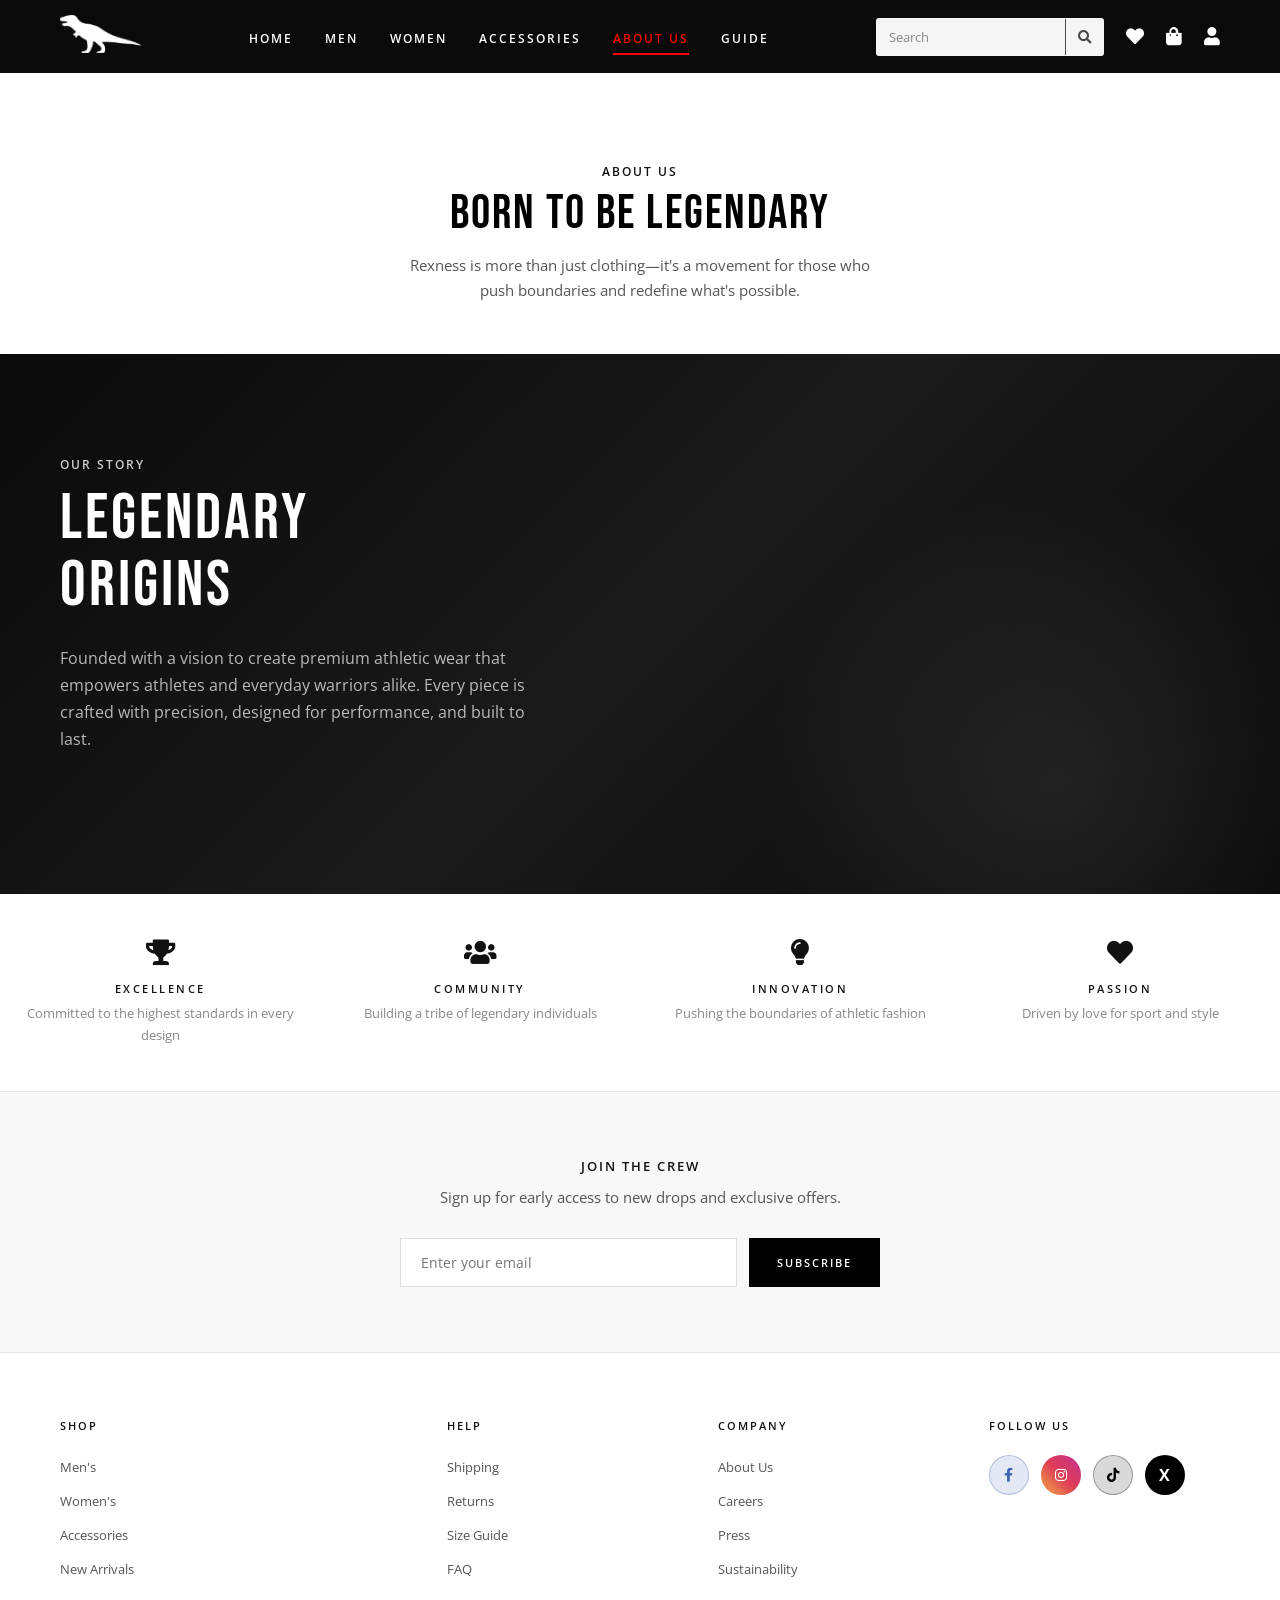
==== about.html @ 541aba0e "Add files via upload" ====
<!DOCTYPE html>
<html lang="en">
<head>
    <meta charset="UTF-8">
    <meta http-equiv="X-UA-Compatible" content="IE=edge">
    <meta name="viewport" content="width=device-width, initial-scale=1.0">
    <title>About Us - Rexness Official Store | Born To Be Legendary</title>
    <link rel="stylesheet" href="https://use.fontawesome.com/releases/v5.15.4/css/all.css" />
    <link rel="stylesheet" href="style.css">
</head>
<body>

    <header id="header">
        <a href="index.html"><img src="img/logo676.png" class="logo" alt=""></a>

        <nav>
            <ul id="navbar">
                <li> <a href="index.html">Home</a></li>
                <li> <a href="men.html">Men</a></li>
                <li> <a href="women.html">Women</a></li>
                <li> <a href="accessories.html">Accessories</a></li>
                <li> <a class="active" href="about.html">About Us</a></li>
                 <li> <a href="guide.html">Guide</a></li>
            </ul>
        </nav>

        <div class="header-icons">
            <div class="search-bar">
                <input type="text" class="search-input" placeholder="Search">
                <button class="search-clear-btn" style="display: none;">CANCEL</button>
                <button class="search-btn"><i class="fa fa-search" aria-hidden="true"></i></button>
            </div>
            <a href="like.html"><i class="fa fa-heart" aria-hidden="true"></i></a>
            <a href="cart.html"><i class="fa fa-shopping-bag" aria-hidden="true"></i></a>
            <a href="profile.html"><i class="fa fa-user" aria-hidden="true"></i></a>
            <i class="fa fa-bars mobile-menu-btn" aria-hidden="true"></i>
        </div>
    </header>

    <div class="mobile-overlay"></div>

    <section class="section-title">
        <h4>ABOUT US</h4>
        <h2>Born To Be Legendary</h2>
        <p>Rexness is more than just clothing—it's a movement for those who push boundaries and redefine what's possible.</p>
    </section>

    <section id="hero2" style="min-height: 60vh; padding: 80px 60px;">
        <h4>OUR STORY</h4>
        <h1>LEGENDARY<br>ORIGINS</h1>
        <p>Founded with a vision to create premium athletic wear that empowers athletes and everyday warriors alike. Every piece is crafted with precision, designed for performance, and built to last.</p>
    </section>

    <section class="features">
        <div class="feature-box">
            <i class="fa fa-trophy"></i>
            <h6>Excellence</h6>
            <p>Committed to the highest standards in every design</p>
        </div>
        <div class="feature-box">
            <i class="fa fa-users"></i>
            <h6>Community</h6>
            <p>Building a tribe of legendary individuals</p>
        </div>
        <div class="feature-box">
            <i class="fa fa-lightbulb"></i>
            <h6>Innovation</h6>
            <p>Pushing the boundaries of athletic fashion</p>
        </div>
        <div class="feature-box">
            <i class="fa fa-heart"></i>
            <h6>Passion</h6>
            <p>Driven by love for sport and style</p>
        </div>
    </section>

    <section class="newsletter">
        <h4>JOIN THE CREW</h4>
        <p>Sign up for early access to new drops and exclusive offers.</p>
        <form class="newsletter-form" id="newsletter-form">
            <input type="email" name="email" placeholder="Enter your email" required aria-label="Email address">
            <button type="submit" class="btn">Subscribe</button>
        </form>
        <div id="newsletter-message" style="display: none; margin-top: 10px; color: var(--accent-volt);"></div>
    </section>

    <footer>
        <div class="footer-grid">
            <div class="footer-col">
                <h4>Shop</h4>
                <ul>
                    <li><a href="men.html">Men's</a></li>
                    <li><a href="women.html">Women's</a></li>
                    <li><a href="accessories.html">Accessories</a></li>
                    <li><a href="men.html">New Arrivals</a></li>
                </ul>
            </div>
            <div class="footer-col">
                <h4>Help</h4>
                <ul>
                    <li><a href="#">Shipping</a></li>
                    <li><a href="#">Returns</a></li>
                    <li><a href="#">Size Guide</a></li>
                    <li><a href="#">FAQ</a></li>
                </ul>
            </div>
            <div class="footer-col">
                <h4>Company</h4>
                <ul>
                    <li><a href="about.html">About Us</a></li>
                    <li><a href="#">Careers</a></li>
                    <li><a href="#">Press</a></li>
                    <li><a href="#">Sustainability</a></li>
                </ul>
            </div>
            <div class="footer-col">
                <h4>Follow Us</h4>
                <div class="social-links">
                    <a href="#" class="social-facebook" aria-label="Facebook"><i class="fab fa-facebook-f"></i></a>
                    <a href="#" class="social-instagram" aria-label="Instagram"><i class="fab fa-instagram"></i></a>
                    <a href="#" class="social-tiktok" aria-label="TikTok"><i class="fab fa-tiktok"></i></a>
                    <a href="#" class="social-x" aria-label="X"><span style="font-size: 16px; font-weight: bold; color: white;">X</span></a>
                </div>
            </div>
        </div>
    </footer>

    <script src="script.js"></script>
</body>
</html>
---- style.css ----
@import url('https://fonts.googleapis.com/css2?family=Bebas+Neue&family=Open+Sans:wght@300;400;500;600;700&display=swap');
* {
    margin: 0;
    padding: 0;
    box-sizing: border-box;
    font-family: 'Open Sans', sans-serif;
}

:root {
    --primary-white: #ffffff;
    --secondary-white: #f8f8f8;
    --tertiary-white: #f0f0f0;
    --accent-volt: #ff0000;
    --accent-red: #ff3b30;
    --accent-blue: #0066cc;
    --text-black: #000000;
    --text-dark: #111111;
    --text-gray: #555555;
    --text-light-gray: #888888;
    --border-light: #e5e5e5;
    --border-medium: #dddddd;
    --header-black: #0a0a0a;
    --third-white: #f1f1f1;
}

html {
    scroll-behavior: smooth;
}

body {
    width: 100%;
    background-color: var(--primary-white);
    color: var(--text-black);
}

h1 {
    font-size: 64px;
    line-height: 1.05;
    font-weight: 400;
    text-transform: uppercase;
    letter-spacing: 3px;
    font-family: 'Bebas Neue', sans-serif;
}

h2 {
    font-size: 48px;
    line-height: 1.1;
    font-weight: 400;
    text-transform: uppercase;
    letter-spacing: 2px;
    font-family: 'Bebas Neue', sans-serif;
}

h3 {
    font-size: 28px;
    font-weight: 400;
    text-transform: uppercase;
    letter-spacing: 1.5px;
    font-family: 'Bebas Neue', sans-serif;
}

h4 {
    font-size: 14px;
    font-weight: 600;
    text-transform: uppercase;
    letter-spacing: 2px;
    color: var(--text-dark);
    font-family: 'Open Sans', sans-serif;
}

h6 {
    font-weight: 600;
    font-size: 11px;
    text-transform: uppercase;
    letter-spacing: 2.5px;
    color: var(--text-light-gray);
    font-family: 'Open Sans', sans-serif;
}

p {
    font-size: 15px;
    color: var(--text-gray);
    line-height: 1.7;
}

a {
    text-decoration: none;
    color: inherit;
}

/* Header - Black background */
#header {
    display: flex;
    align-items: center;
    justify-content: space-between;
    padding: 15px 60px;
    background-color: var(--header-black);
    border-bottom: none;
    position: sticky;
    top: 0;
    z-index: 1000;
}

.logo {
    height: 38px;
    object-fit: contain;
}

#navbar {
    display: flex;
    align-items: center;
    gap: 32px;
}

#navbar li {
    list-style: none;
    position: relative;
}

#navbar li a {
    font-size: 12px;
    font-weight: 600;
    text-transform: uppercase;
    letter-spacing: 2px;
    color: var(--primary-white);
    transition: color 0.3s ease;
    position: relative;
}

#navbar li a::after {
    content: '';
    position: absolute;
    bottom: -8px;
    left: 0;
    width: 0;
    height: 2px;
    background-color: var(--accent-volt);
    transition: width 0.3s ease;
}

#navbar li a:hover::after,
#navbar li a.active::after {
    width: 100%;
}

#navbar li a:hover,
#navbar li a.active {
    color: var(--accent-volt);
}

.header-icons {
    display: flex;
    align-items: center;
    gap: 22px;
}

.header-icons a {
    text-decoration: none;
}

.header-icons > a i,
.header-icons > i:not(.mobile-menu-btn) {
    font-size: 18px;
    color: var(--primary-white);
    cursor: pointer;
    transition: color 0.3s ease, transform 0.3s ease;
}

.header-icons > a i:hover,
.header-icons > i:not(.mobile-menu-btn):hover {
    color: var(--accent-volt);
    transform: translateY(-3px);
}

.search-bar {
    display: flex;
    align-items: center;
    background-color: #f5f5f5;
    border: 1px solid transparent;
    border-radius: 3px;
    overflow: hidden;
    transition: background-color 0.2s ease;
}

.search-bar:hover {
    background-color: #ebebeb;
}

.search-bar:focus-within {
    background-color: #ffffff;
    border-color: #000000;
}

.search-input {
    flex: 1;
    padding: 9px 12px;
    border: none;
    background: transparent;
    font-size: 13px;
    color: #000000;
    outline: none;
    min-width: 120px;
}

.search-input::placeholder {
    color: #888888;
}

.search-btn {
    background: transparent;
    border: none;
    padding: 9px 12px;
    cursor: pointer;
    color: #000000;
    border-left: 1px solid #000000;
    opacity: 0.7;
    transition: all 0.3s ease;
}

.search-btn:hover {
    opacity: 1;
}

.search-clear-btn {
    background: transparent;
    border: none;
    padding: 8px 16px;
    cursor: pointer;
    color: var(--black);
    font-size: 10px;
    font-weight: 600;
    text-transform: uppercase;
    letter-spacing: 1.5px;
    border-left: 1px solid rgba(255, 255, 255, 0.2);
    font-family: 'Open Sans', sans-serif;
    transition: all 0.3s ease;
    opacity: 0.7;
}

.search-clear-btn:hover {
    opacity: 1;
    color: var(--accent-red);
}

.mobile-menu-btn {
    display: none;
    font-size: 22px;
    cursor: pointer;
    background: none;
    border: none;
    color: var(--primary-white);
    padding: 8px;
    border-radius: 4px;
    transition: background-color 0.3s ease;
}

.mobile-menu-btn:hover {
    background-color: rgba(255, 255, 255, 0.1);
}

.mobile-menu-btn:focus {
    outline: 2px solid var(--accent-volt);
    outline-offset: 2px;
}

/* Hero Section - Clean athletic style */
#hero {
    min-height: 90vh;
    background: linear-gradient(135deg, #0a0a0a 0%, #1a1a1a 50%, #0a0a0a 100%);
    background-size: cover;
    background-position: center;
    background-repeat: no-repeat;
    display: flex;
    flex-direction: column;
    justify-content: center;
    align-items: flex-start;
    padding: 140px 60px 80px;
    position: relative;
    overflow: hidden;
}

#hero::before {
    content: '';
    position: absolute;
    top: 15%;
    right: -10%;
    width: 700px;
    height: 700px;
    background: radial-gradient(circle, rgba(255, 255, 255, 0.08) 0%, transparent 60%);
    pointer-events: none;
}

#hero h4 {
    color: var(--primary-white);
    font-size: 12px;
    margin-bottom: 12px;
    opacity: 0.8;
}

#hero h1 {
    margin-bottom: 25px;
    max-width: 600px;
    color: var(--primary-white);
}

#hero p {
    font-size: 16px;
    max-width: 480px;
    margin-bottom: 38px;
    color: rgba(255, 255, 255, 0.7);
}

/* Hero2 Section */
#hero2 {
    min-height: 90vh;
    background: linear-gradient(135deg, #0a0a0a 0%, #1a1a1a 50%, #0a0a0a 100%);
    background-size: cover;
    background-position: center;
    background-repeat: no-repeat;
    display: flex;
    flex-direction: column;
    justify-content: center;
    align-items: flex-start;
    padding: 140px 60px 80px;
    position: relative;
    overflow: hidden;
}

#hero2::before {
    content: '';
    position: absolute;
    top: 15%;
    right: -10%;
    width: 700px;
    height: 700px;
    background: radial-gradient(circle, rgba(255, 255, 255, 0.08) 0%, transparent 60%);
    pointer-events: none;
}

#hero2 h4 {
    color: var(--primary-white);
    font-size: 12px;
    margin-bottom: 12px;
    opacity: 0.8;
}

#hero2 h1 {
    margin-bottom: 25px;
    max-width: 600px;
    color: var(--primary-white);
}

#hero2 p {
    font-size: 16px;
    max-width: 480px;
    margin-bottom: 38px;
    color: rgba(255, 255, 255, 0.7);
}

.btn {
    display: inline-block;
    padding: 16px 42px;
    background-color: var(--primary-white);
    color: var(--text-dark);
    font-size: 11px;
    font-weight: 600;
    text-transform: uppercase;
    letter-spacing: 2px;
    border: none;
    cursor: pointer;
    transition: all 0.3s ease;
}

.btn:hover {
    background-color: var(--accent-volt);
    color: var(--text-dark);
    transform: translateY(-2px);
    box-shadow: 0 12px 30px rgba(204, 255, 0, 0.25);
}

.btn-outline {
    background-color: transparent;
    border: 2px solid var(--primary-white);
    color: var(--primary-white);
    margin-left: 12px;
}

.btn-outline:hover {
    background-color: var(--primary-white);
    color: var(--text-dark);
}

/* Features - Clean grid */
.features {
    display: grid;
    grid-template-columns: repeat(4, 1fr);
    gap: 0;
    background-color: var(--border-light);
}

.feature-box {
    background-color: var(--primary-white);
    padding: 45px 25px;
    text-align: center;
    transition: all 0.3s ease;
}

.feature-box:hover {
    background-color: var(--secondary-white);
}

.feature-box i {
    font-size: 26px;
    color: var(--text-dark);
    margin-bottom: 16px;
}

.feature-box h6 {
    color: var(--text-dark);
    margin-bottom: 6px;
    font-size: 11px;
}

.feature-box p {
    font-size: 13px;
    color: var(--text-light-gray);
}

/* Section Title */
.section-title {
    text-align: center;
    padding: 90px 60px 50px;
    background-color: var(--primary-white);
}

.section-title h4 {
    color: var(--text-dark);
    margin-bottom: 8px;
    font-size: 12px;
}

.section-title h2 {
    margin-bottom: 12px;
    color: var(--text-black);
}

.section-title p {
    max-width: 480px;
    margin: 0 auto;
    color: var(--text-gray);
}

/* Product Grid - Clean cards */
.product-grid {
    display: grid;
    grid-template-columns: repeat(4, 1fr);
    gap: 20px;
    padding: 0 60px 100px;
    background-color: var(--primary-white);
}

.product-card {
    background-color: var(--primary-white);
    cursor: pointer;
    transition: all 0.3s ease;
    position: relative;
}

.product-card:hover {
    transform: translateY(-6px);
}

.product-image {
    width: 100%;
    aspect-ratio: 3/4;
    background-color: var(--tertiary-white);
    margin-bottom: 16px;
    display: flex;
    align-items: center;
    justify-content: center;
    overflow: hidden;
}

.product-image img {
    width: 100%;
    height: 100%;
    object-fit: cover;
    transition: transform 0.5s ease;
}

.product-card:hover .product-image img {
    transform: scale(1.03);
}

.product-tag {
    position: absolute;
    top: 12px;
    left: 12px;
    padding: 5px 10px;
    font-size: 10px;
    font-weight: 600;
    text-transform: uppercase;
    letter-spacing: 1px;
}

.product-tag.new {
    background-color: var(--accent-volt);
    color: var(--secondary-white);
}

.product-tag.sale {
    background-color: var(--accent-red);
    color: var(--primary-white);
}

.product-info h6 {
    color: var(--text-light-gray);
    margin-bottom: 4px;
    font-size: 10px;
}

.product-info h4 {
    color: var(--text-dark);
    font-size: 14px;
    letter-spacing: 0.5px;
    margin-bottom: 10px;
    text-transform: none;
    font-weight: 500;
}

.product-price {
    display: flex;
    align-items: center;
    gap: 10px;
}

.product-price span {
    font-size: 15px;
    font-weight: 600;
    color: var(--text-dark);
}

.product-price del {
    font-size: 13px;
    color: var(--text-light-gray);
}

/* Product action buttons */
.add-to-cart-btn,
.notify-btn {
    width: 100%;
    padding: 10px 16px;
    background-color: var(--text-black);
    color: var(--primary-white);
    border: none;
    font-size: 12px;
    font-weight: 600;
    text-transform: uppercase;
    letter-spacing: 1px;
    cursor: pointer;
    transition: all 0.3s ease;
    margin-top: 12px;
}

.add-to-cart-btn:hover,
.notify-btn:hover {
    background-color: var(--accent-red);
    transform: translateY(-2px);
}

.add-to-cart-btn:disabled {
    background-color: var(--text-gray);
    cursor: not-allowed;
    transform: none;
}

.wishlist-btn {
    position: absolute;
    top: 12px;
    right: 12px;
    width: 36px;
    height: 36px;
    border-radius: 50%;
    background-color: rgba(255, 255, 255, 0.9);
    border: none;
    cursor: pointer;
    display: flex;
    align-items: center;
    justify-content: center;
    transition: all 0.3s ease;
    z-index: 2;
}

.wishlist-btn:hover {
    background-color: var(--primary-white);
    transform: scale(1.1);
}

.wishlist-btn i {
    font-size: 16px;
    color: var(--text-gray);
    transition: color 0.3s ease;
}

.wishlist-btn:hover i {
    color: var(--accent-red);
}

/* Banner - Dynamic */
.banner {
    min-height: 55vh;
    background: linear-gradient(135deg, var(--text-dark) 0%, #222222 100%);
    display: flex;
    flex-direction: column;
    justify-content: center;
    align-items: center;
    text-align: center;
    margin: 60px 0;
    position: relative;
    overflow: hidden;
}

.banner::before {
    content: '';
    position: absolute;
    top: 0;
    left: 0;
    right: 0;
    bottom: 0;
    background: linear-gradient(135deg, transparent 40%, rgba(204, 255, 0, 0.08) 100%);
}

.banner h4 {
    color: var(--accent-volt);
    margin-bottom: 12px;
    font-size: 11px;
}

.banner h2 {
    margin-bottom: 18px;
    color: var(--primary-white);
    font-size: 52px;
}

.banner p {
    max-width: 420px;
    margin-bottom: 32px;
    color: #aaaaaa;
}

/* Newsletter - Minimal */
.newsletter {
    background-color: var(--secondary-white);
    padding: 65px 60px;
    text-align: center;
    border-top: 1px solid var(--border-light);
}

.newsletter h4 {
    color: var(--text-dark);
    margin-bottom: 10px;
    font-size: 13px;
}

.newsletter p {
    margin-bottom: 28px;
    color: var(--text-gray);
}

.newsletter-form {
    display: flex;
    justify-content: center;
    gap: 12px;
    max-width: 480px;
    margin: 0 auto;
}

.newsletter-form input {
    flex: 1;
    padding: 14px 20px;
    border: 1px solid var(--border-medium);
    background-color: var(--primary-white);
    color: var(--text-dark);
    font-size: 14px;
}

.newsletter-form input:focus {
    outline: none;
    border-color: var(--text-dark);
}

.newsletter-form .btn {
    padding: 14px 28px;
    background-color: var(--text-black);
    color: var(--primary-white);
    border: none;
}

.newsletter-form .btn:hover {
    background-color: var(--accent-red);
    color: var(--primary-white);
}

/* Footer - Clean */
footer {
    background-color: var(--primary-white);
    padding: 65px 60px 35px;
    border-top: 1px solid var(--border-light);
}

.footer-grid {
    display: grid;
    grid-template-columns: 1.5fr 1fr 1fr 1fr;
    gap: 40px;
    margin-bottom: 45px;
}

.footer-col h4 {
    color: var(--text-dark);
    margin-bottom: 22px;
    font-size: 11px;
    letter-spacing: 2px;
}

.footer-col ul {
    list-style: none;
}

.footer-col ul li {
    margin-bottom: 12px;
}

.footer-col ul li a {
    color: var(--text-gray);
    font-size: 13px;
    transition: color 0.3s ease;
}

.footer-col ul li a:hover {
    color: var(--text-dark);
}

.social-links {
    display: flex;
    gap: 12px;
    margin-top: 20px;
}

.social-links a {
    width: 40px;
    height: 40px;
    border-radius: 50%;
    display: flex;
    align-items: center;
    justify-content: center;
    transition: all 0.3s ease;
    text-decoration: none;
}

/* Facebook - Brand Blue */
.social-facebook {
    background-color: rgba(66, 103, 178, 0.15);
    border: 1px solid rgba(66, 103, 178, 0.3);
}
.social-facebook i {
    color: #4267B2;
    font-size: 14px;
}
.social-facebook:hover {
    background-color: #4267B2;
    transform: translateY(-4px);
    box-shadow: 0 8px 20px rgba(66, 103, 178, 0.4);
}
.social-facebook:hover i {
    color: var(--primary-white);
}

/* Instagram - Gradient */
.social-instagram {
    background: linear-gradient(45deg, #f09433 0%, #e6683c 25%, #dc2743 50%, #cc2366 75%, #bc1888 100%);
    border: none;
    opacity: 0.9;
}
.social-instagram i {
    color: var(--primary-white);
    font-size: 14px;
}
.social-instagram:hover {
    transform: translateY(-4px) scale(1.1);
    box-shadow: 0 8px 20px rgba(225, 48, 108, 0.4);
    opacity: 1;
}

/* TikTok - Black */
.social-tiktok {
    background-color: rgba(0, 0, 0, 0.15);
    border: 1px solid rgba(0, 0, 0, 0.3);
}
.social-tiktok i {
    color: #000000;
    font-size: 14px;
}
.social-tiktok:hover {
    background-color: #000000;
    transform: translateY(-4px);
    box-shadow: 0 8px 20px rgba(0, 0, 0, 0.4);
}
.social-tiktok:hover i {
    color: var(--primary-white);
}

/* X (Twitter) - Black */
.social-x {
    background-color: #000000;
    border: none;
}
.social-x i {
    color: var(--primary-white);
    font-size: 18px;
}
.social-x:hover {
    background-color: #333333;
    transform: translateY(-4px);
    box-shadow: 0 8px 20px rgba(0, 0, 0, 0.4);
}
.social-x:hover i {
    color: var(--primary-white);
}

/* Responsive */
@media (max-width: 1024px) {
    .features,
    .product-grid,
    .footer-grid {
        grid-template-columns: repeat(2, 1fr);
    }
    
    #hero {
        padding: 100px 40px 60px;
    }
    
    #hero2 {
        padding: 100px 40px 60px;
    }
    
    h1 {
        font-size: 45px;
    }
}

@media (max-width: 768px) {
    #header {
        padding: 15px 20px;
    }
    
    .search-bar {
        display: none;
    }
    
    #navbar {
        position: fixed;
        top: 0;
        right: -100%;
        width: 75%;
        max-width: 350px;
        height: 100vh;
        background-color: var(--header-black);
        flex-direction: column;
        justify-content: center;
        padding: 60px 40px;
        gap: 25px;
        transition: right 0.3s ease;
        z-index: 1001;
    }
    
    #navbar.active {
        right: 0;
    }
    
    .mobile-menu-btn {
        display: block;
        color: var(--primary-white);
    }
    
    .mobile-overlay {
        position: fixed;
        top: 0;
        left: 0;
        width: 100%;
        height: 100%;
        background-color: rgba(0, 0, 0, 0.5);
        opacity: 0;
        visibility: hidden;
        transition: all 0.3s ease;
        z-index: 1000;
    }
    
    .mobile-overlay.active {
        opacity: 1;
        visibility: visible;
    }
    
    .features,
    .product-grid {
        grid-template-columns: 1fr;
        padding: 0 20px;
    }
    
    .section-title {
        padding: 60px 20px 40px;
    }
    
    #hero {
        padding: 100px 20px 50px;
    }
    
    #hero2 {
        padding: 100px 20px 50px;
    }
    
    h1 {
        font-size: 38px;
    }
    
    .newsletter-form {
        flex-direction: column;
    }
    
    .footer-grid {
        grid-template-columns: repeat(2, 1fr);
    }
}
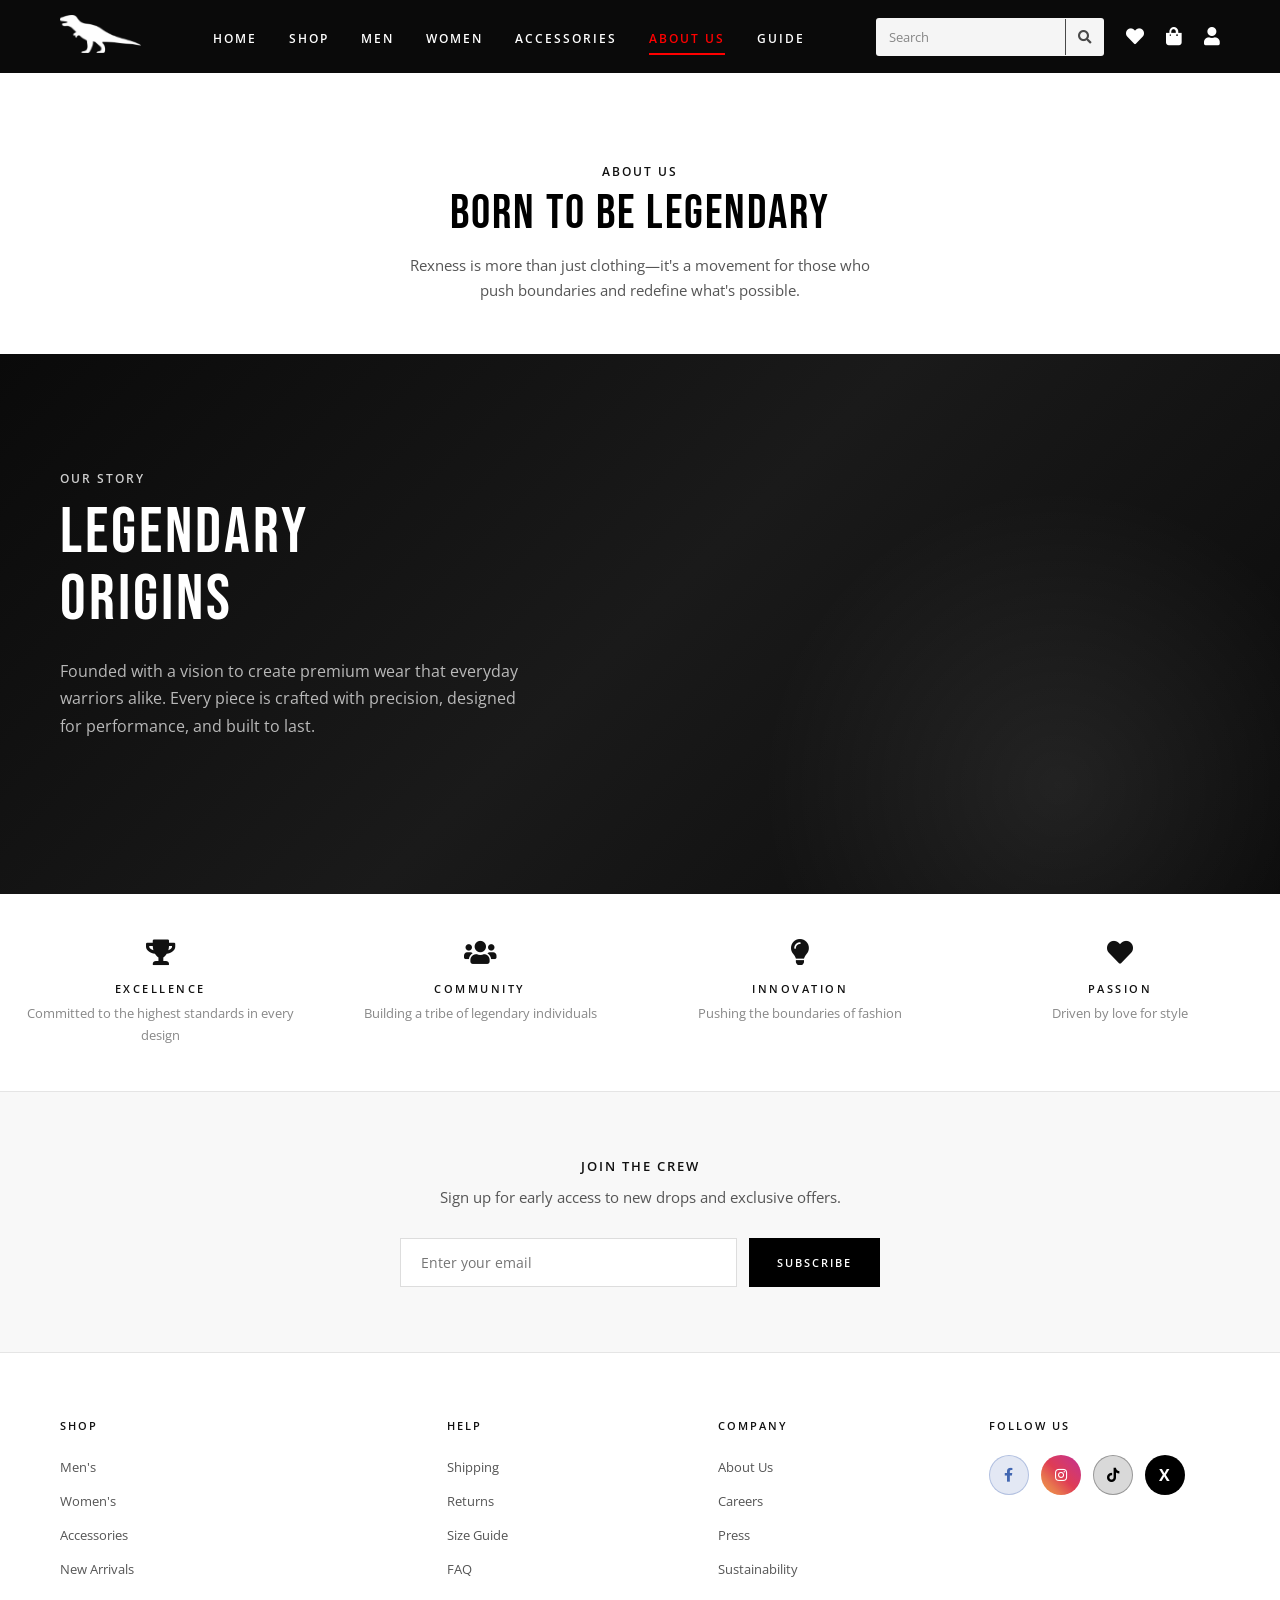
==== commit 711442cb: "Add files via upload" ====
--- a/about.html
+++ b/about.html
@@ -16,6 +16,7 @@
         <nav>
             <ul id="navbar">
                 <li> <a href="index.html">Home</a></li>
+                <li> <a href="shop.html">Shop</a></li>
                 <li> <a href="men.html">Men</a></li>
                 <li> <a href="women.html">Women</a></li>
                 <li> <a href="accessories.html">Accessories</a></li>
@@ -48,7 +49,7 @@
     <section id="hero2" style="min-height: 60vh; padding: 80px 60px;">
         <h4>OUR STORY</h4>
         <h1>LEGENDARY<br>ORIGINS</h1>
-        <p>Founded with a vision to create premium athletic wear that empowers athletes and everyday warriors alike. Every piece is crafted with precision, designed for performance, and built to last.</p>
+        <p>Founded with a vision to create premium wear that everyday warriors alike. Every piece is crafted with precision, designed for performance, and built to last.</p>
     </section>
 
     <section class="features">
@@ -65,12 +66,12 @@
         <div class="feature-box">
             <i class="fa fa-lightbulb"></i>
             <h6>Innovation</h6>
-            <p>Pushing the boundaries of athletic fashion</p>
+            <p>Pushing the boundaries of fashion</p>
         </div>
         <div class="feature-box">
             <i class="fa fa-heart"></i>
             <h6>Passion</h6>
-            <p>Driven by love for sport and style</p>
+            <p>Driven by love for style</p>
         </div>
     </section>
 
